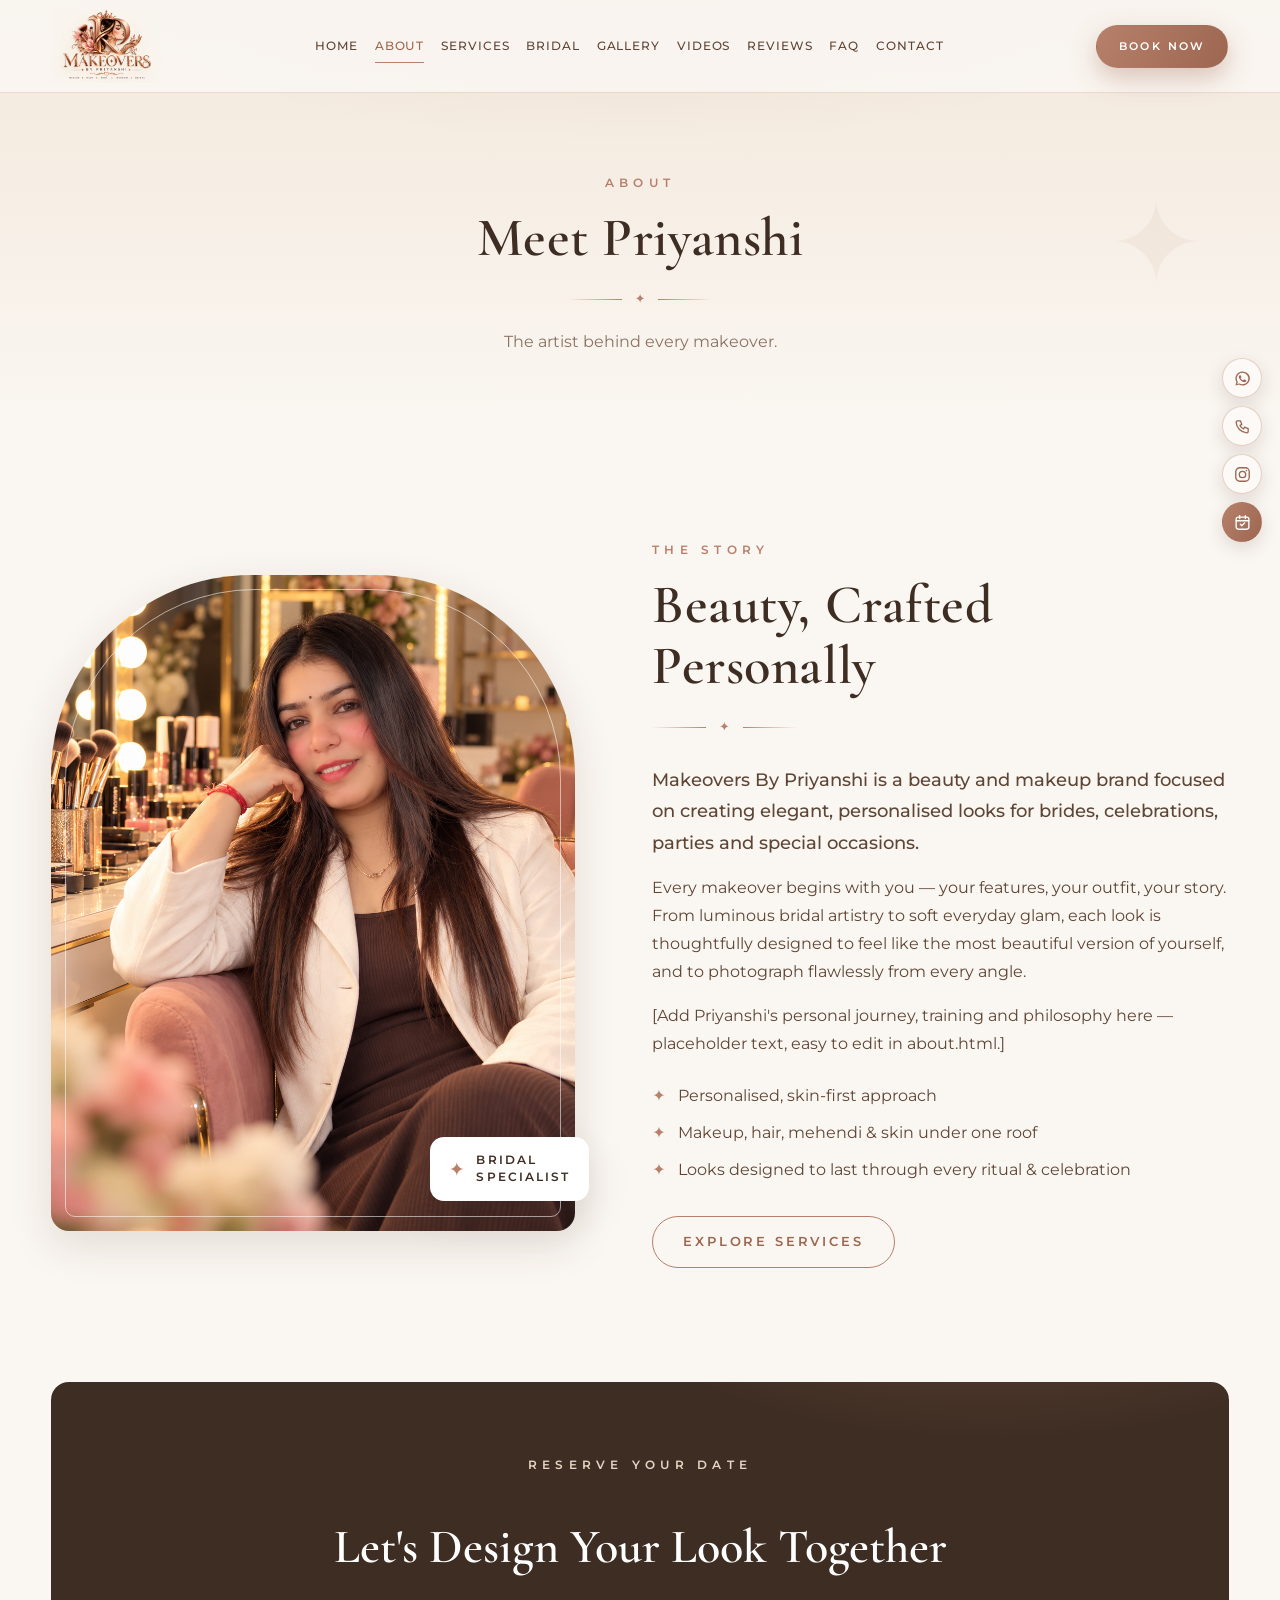
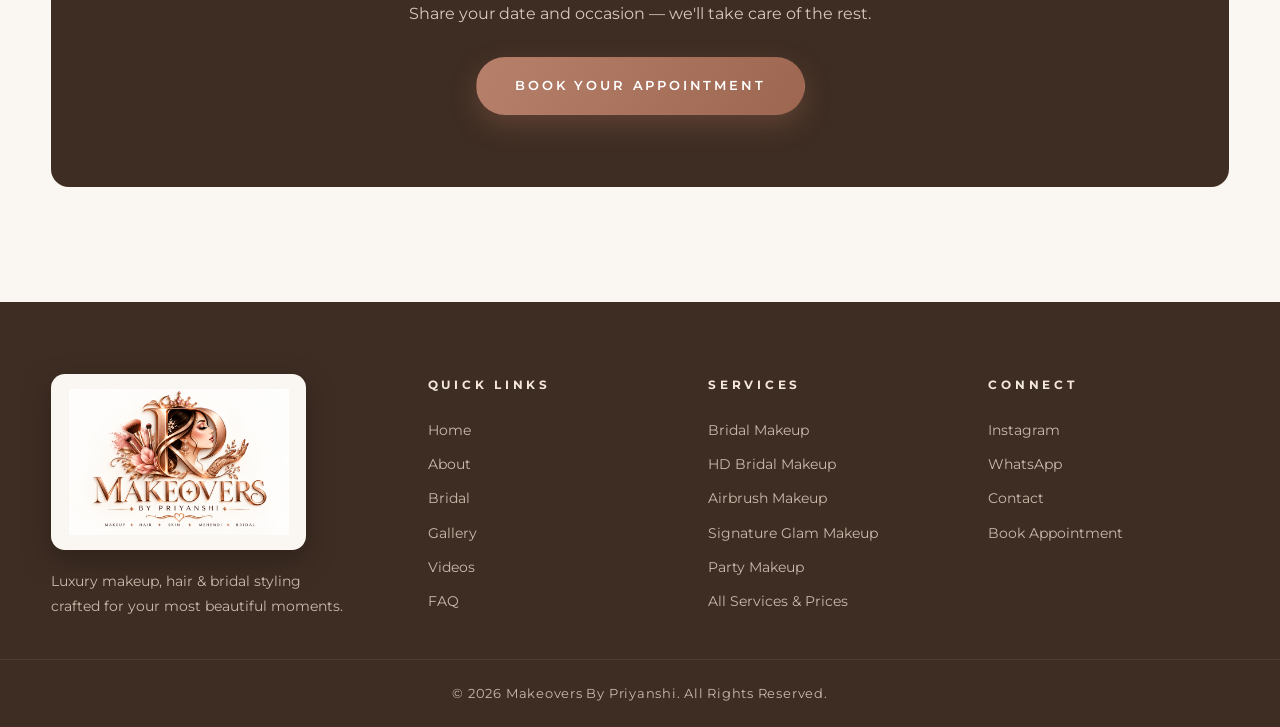
==== about.html @ 51570be9 "Add Makeovers By Priyanshi website" ====
<!DOCTYPE html>
<html lang="en">
<head>
  <meta charset="UTF-8" />
  <meta name="viewport" content="width=device-width, initial-scale=1.0" />
  <title>About Priyanshi | Makeovers By Priyanshi</title>
  <meta name="description" content="Meet Priyanshi — the artist behind Makeovers By Priyanshi. Elegant, personalised makeup artistry for brides and special occasions." />
  <link rel="canonical" href="https://www.example.com/about.html" />
  <meta property="og:type" content="website" />
  <meta property="og:title" content="About Priyanshi | Makeovers By Priyanshi" />
  <meta property="og:description" content="Meet Priyanshi — the artist behind Makeovers By Priyanshi. Elegant, personalised makeup artistry for brides and special occasions." />
  <meta property="og:image" content="assets/logo/logo.jpg" />
  <meta property="og:url" content="https://www.example.com/about.html" />
  <meta property="og:site_name" content="Makeovers By Priyanshi" />
  <meta name="twitter:card" content="summary_large_image" />
  <meta name="twitter:title" content="About Priyanshi | Makeovers By Priyanshi" />
  <meta name="twitter:description" content="Meet Priyanshi — the artist behind Makeovers By Priyanshi. Elegant, personalised makeup artistry for brides and special occasions." />
  <meta name="twitter:image" content="assets/logo/logo.jpg" />
  <meta name="theme-color" content="#faf6f1" />
  <link rel="icon" type="image/png" href="assets/logo/favicon.png" />
  <link rel="apple-touch-icon" href="assets/logo/favicon.png" />
  <link rel="preconnect" href="https://fonts.googleapis.com" />
  <link rel="preconnect" href="https://fonts.gstatic.com" crossorigin />
  <link href="https://fonts.googleapis.com/css2?family=Cormorant+Garamond:ital,wght@0,400;0,500;0,600;0,700;1,400;1,500&family=Montserrat:wght@300;400;500;600;700&display=swap" rel="stylesheet" />
  <link rel="stylesheet" href="css/style.css" />
</head>
<body data-page="about">

  <div id="siteHeader"></div>

  <main id="main">
    <section class="page-hero">
      <div class="container">
        <p class="eyebrow">About</p>
        <h1 class="section__title">Meet Priyanshi</h1>
        <div class="title-divider"><span></span><i>✦</i><span></span></div>
        <p class="page-hero__sub">The artist behind every makeover.</p>
      </div>
    </section>

    <section class="section about">
      <div class="container about__grid">
        <div class="about__media fade-up">
          <div class="about__frame">
            <img src="assets/images/about/priyanshi-portrait.png" alt="Priyanshi in her makeup studio" loading="lazy" />
          </div>
          <div class="about__badge">
            <span class="about__badge-icon">✦</span>
            <span>Bridal<br/>Specialist</span>
          </div>
        </div>
        <div class="about__text">
          <p class="eyebrow fade-up">The Story</p>
          <h2 class="section__title fade-up">Beauty, Crafted Personally</h2>
          <div class="title-divider title-divider--left fade-up"><span></span><i>✦</i><span></span></div>
          <p class="lead fade-up">Makeovers By Priyanshi is a beauty and makeup brand focused on creating elegant, personalised looks for brides, celebrations, parties and special occasions.</p>
          <p class="fade-up">Every makeover begins with you — your features, your outfit, your story. From luminous bridal artistry to soft everyday glam, each look is thoughtfully designed to feel like the most beautiful version of yourself, and to photograph flawlessly from every angle.</p>
          <!-- ✏️ EDITABLE: replace the paragraphs above with Priyanshi's real story. -->
          <p class="fade-up">[Add Priyanshi's personal journey, training and philosophy here — placeholder text, easy to edit in about.html.]</p>
          <ul class="about__points fade-up">
            <li><i>✦</i> Personalised, skin-first approach</li>
            <li><i>✦</i> Makeup, hair, mehendi &amp; skin under one roof</li>
            <li><i>✦</i> Looks designed to last through every ritual &amp; celebration</li>
          </ul>
          <a href="services.html" class="btn btn--outline fade-up">Explore Services</a>
        </div>
      </div>
    </section>
    <section class="section" style="padding-top:0">
      <div class="container">
        <div class="cta-band fade-up">
          <p class="eyebrow">Reserve Your Date</p>
          <h2>Let's Design Your Look Together</h2>
          <p>Share your date and occasion — we'll take care of the rest.</p>
          <a href="booking.html" class="btn btn--solid btn--lg">Book Your Appointment</a>
        </div>
      </div>
    </section>
  </main>

  <div id="siteFooter"></div>

  <script src="js/config.js"></script>
  <script src="js/main.js"></script>
</body>
</html>
---- css/style.css ----
/* ============================================================
   MAKEOVERS BY PRIYANSHI — Luxury Beauty Website Styles
   Palette: ivory, champagne, rose gold, nude, espresso
   ============================================================ */

:root {
  --ivory:      #faf6f1;
  --pearl:      #fdfbf8;
  --champagne:  #f3e8db;
  --champagne2: #ecdcc9;
  --nude:       #e8d5c4;
  --rose:       #b7806b;   /* rose gold */
  --rose-deep:  #9c6650;
  --gold:       #c9a227;
  --espresso:   #3e2d23;
  --espresso-2: #5e4636;
  --muted:      #8a7263;
  --white:      #ffffff;

  --serif: "Cormorant Garamond", "Playfair Display", Georgia, serif;
  --sans:  "Montserrat", "Inter", system-ui, sans-serif;

  --shadow-sm: 0 6px 20px rgba(62, 45, 35, .07);
  --shadow-md: 0 14px 44px rgba(62, 45, 35, .12);
  --shadow-lg: 0 24px 70px rgba(62, 45, 35, .18);

  --radius: 18px;
  --ease: cubic-bezier(.22, 1, .36, 1);
  --header-h: 92px;
  --header-h-small: 68px;
}

*, *::before, *::after { box-sizing: border-box; margin: 0; padding: 0; }

html { scroll-behavior: smooth; }

body {
  font-family: var(--sans);
  font-weight: 400;
  font-size: 16px;
  line-height: 1.75;
  color: var(--espresso-2);
  background: var(--ivory);
  overflow-x: hidden;
  -webkit-font-smoothing: antialiased;
}

img { max-width: 100%; display: block; }
a { color: inherit; text-decoration: none; }
button { font-family: inherit; cursor: pointer; }

.container { width: min(1200px, 92%); margin-inline: auto; }
.container--narrow { width: min(860px, 92%); }

/* ---------- Typography helpers ---------- */
.eyebrow {
  font-size: .78rem;
  letter-spacing: .42em;
  text-transform: uppercase;
  color: var(--rose);
  font-weight: 600;
  margin-bottom: .9rem;
}
.section__title {
  font-family: var(--serif);
  font-weight: 600;
  font-size: clamp(2.1rem, 4.6vw, 3.4rem);
  line-height: 1.12;
  color: var(--espresso);
  letter-spacing: .01em;
}
.section__sub { max-width: 620px; margin: 1.1rem auto 0; color: var(--muted); }
.lead { font-size: 1.12rem; color: var(--espresso-2); font-weight: 500; }

.title-divider {
  display: flex; align-items: center; justify-content: center;
  gap: .8rem; margin: 1.2rem auto 0; color: var(--rose);
}
.title-divider span { display: block; width: 54px; height: 1px; background: linear-gradient(90deg, transparent, var(--rose)); }
.title-divider span:last-child { background: linear-gradient(90deg, var(--rose), transparent); }
.title-divider i { font-style: normal; font-size: .8rem; }
.title-divider--left { justify-content: flex-start; }

.section { padding: clamp(4.5rem, 9vw, 7.5rem) 0; }
.section--tint { background: linear-gradient(180deg, var(--pearl) 0%, var(--champagne) 140%); }
.section__head { text-align: center; margin-bottom: clamp(2.4rem, 5vw, 4rem); }
.section__cta { text-align: center; margin-top: clamp(2.2rem, 4vw, 3.4rem); }

/* ---------- Buttons ---------- */
.btn {
  display: inline-flex; align-items: center; justify-content: center; gap: .55rem;
  padding: .85rem 1.9rem;
  font-size: .8rem; font-weight: 600;
  letter-spacing: .22em; text-transform: uppercase;
  border-radius: 999px; border: 1px solid transparent;
  transition: transform .35s var(--ease), box-shadow .35s var(--ease), background .35s, color .35s, border-color .35s;
  will-change: transform;
}
.btn--lg { padding: 1.05rem 2.4rem; }
.btn--solid {
  color: var(--white);
  background: linear-gradient(120deg, var(--rose) 0%, var(--rose-deep) 100%);
  box-shadow: 0 10px 26px rgba(156, 102, 80, .35);
}
.btn--solid:hover { transform: translateY(-2px); box-shadow: 0 16px 34px rgba(156, 102, 80, .45); }
.btn--ghost { color: var(--white); border-color: rgba(255,255,255,.7); backdrop-filter: blur(4px); }
.btn--ghost:hover { background: rgba(255,255,255,.14); transform: translateY(-2px); }
.btn--outline { color: var(--rose-deep); border-color: var(--rose); }
.btn--outline:hover { background: var(--rose); color: var(--white); transform: translateY(-2px); }
.btn:active { transform: translateY(0) scale(.98); }

/* ============================================================
   LOADER
   ============================================================ */
.loader {
  position: fixed; inset: 0; z-index: 200;
  overflow: hidden;
  background: #160f0b;
  transition: opacity .9s var(--ease), visibility .9s;
}
.loader__video {
  position: absolute; inset: 0;
  width: 100%; height: 100%;
  object-fit: cover;
  object-position: 50% 48%;
  transform: scale(1.015);
}
.loader__veil {
  position: absolute; inset: 0;
  background: linear-gradient(180deg, rgba(18,10,7,.08), rgba(18,10,7,.24));
  pointer-events: none;
}
.loader__sound,
.hero__sound {
  position: absolute;
  z-index: 3;
  display: inline-flex; align-items: center; gap: .65rem;
  border: 1px solid rgba(255,255,255,.38);
  background: rgba(24,15,11,.28);
  color: rgba(255,255,255,.96);
  backdrop-filter: blur(10px);
  -webkit-backdrop-filter: blur(10px);
  border-radius: 999px;
  padding: .75rem 1.05rem;
  font-size: .68rem; font-weight: 600;
  letter-spacing: .18em; text-transform: uppercase;
  transition: transform .35s var(--ease), background .35s ease, border-color .35s ease;
}
.loader__sound { right: 2.2rem; bottom: 2.2rem; }
.loader__sound:hover, .hero__sound:hover { transform: translateY(-2px); background: rgba(24,15,11,.46); border-color: rgba(255,255,255,.65); }
.loader__sound-dot { width: 8px; height: 8px; border-radius: 50%; background: var(--nude); box-shadow: 0 0 0 0 rgba(243,232,219,.55); animation: soundPulse 1.8s infinite; }
.loader__sound.is-on .loader__sound-dot { background: #fff; animation: none; }
@keyframes soundPulse { 0%,100% { box-shadow: 0 0 0 0 rgba(243,232,219,0); } 50% { box-shadow: 0 0 0 7px rgba(243,232,219,.08); } }
.loader.is-done { opacity: 0; visibility: hidden; pointer-events: none; }

/* ============================================================
   HEADER
   ============================================================ */
.header {
  position: fixed; top: 0; left: 0; right: 0; z-index: 100;
  border-bottom: 1px solid rgba(183, 128, 102, .14);
  transition: box-shadow .4s ease;
}
/* blur lives on a pseudo-element so the fixed mobile nav
   (a descendant) isn't trapped by a backdrop-filter containing block */
.header::before {
  content: ""; position: absolute; inset: 0; z-index: -1;
  background: rgba(250, 246, 241, .92);
  backdrop-filter: blur(14px);
  -webkit-backdrop-filter: blur(14px);
}
.header.is-scrolled { box-shadow: var(--shadow-sm); }
.header__inner {
  display: flex; align-items: center; justify-content: space-between; gap: 1.2rem;
  height: var(--header-h);
  transition: height .4s var(--ease);
}
.header.is-scrolled .header__inner { height: var(--header-h-small); }
.header__logo {
  height: 74px; width: auto;
  mix-blend-mode: multiply; /* blends the logo's white bg into the ivory header */
  transition: height .4s var(--ease);
}
.header.is-scrolled .header__logo { height: 54px; }

.nav { display: flex; align-items: center; gap: 1.7rem; }
.nav__link {
  position: relative;
  font-size: .8rem; font-weight: 500; letter-spacing: .14em; text-transform: uppercase;
  color: var(--espresso-2); padding: .3rem 0;
  transition: color .3s;
}
.nav__link::after {
  content: ""; position: absolute; left: 0; bottom: -2px;
  width: 100%; height: 1px; background: var(--rose);
  transform: scaleX(0); transform-origin: right;
  transition: transform .4s var(--ease);
}
.nav__link:hover, .nav__link.is-active { color: var(--rose-deep); }
.nav__link:hover::after, .nav__link.is-active::after { transform: scaleX(1); transform-origin: left; }
.nav__cta { display: none; }
.nav__mobile-logo { display: none; }
.header__cta { white-space: nowrap; padding: .75rem 1.5rem; font-size: .72rem; }

.burger { display: none; background: none; border: 0; width: 44px; height: 44px; position: relative; z-index: 130; }
.burger span {
  display: block; width: 26px; height: 2px; margin: 6px auto;
  background: var(--espresso); border-radius: 2px;
  transition: transform .4s var(--ease), opacity .3s;
}
.burger.is-open span:nth-child(1) { transform: translateY(8px) rotate(45deg); }
.burger.is-open span:nth-child(2) { opacity: 0; }
.burger.is-open span:nth-child(3) { transform: translateY(-8px) rotate(-45deg); }

.nav-overlay {
  /* below the header (z-index 100) so the nav panel inside the
     header's stacking context stays on top and stays clickable */
  position: fixed; inset: 0; z-index: 99;
  background: rgba(62, 45, 35, .4); backdrop-filter: blur(3px);
  opacity: 0; visibility: hidden; transition: opacity .4s, visibility .4s;
}
.nav-overlay.is-open { opacity: 1; visibility: visible; }

/* ============================================================
   HERO
   ============================================================ */
.hero {
  position: relative; min-height: 100svh;
  display: flex; align-items: center;
  isolation: isolate;
  padding-top: var(--header-h);
}
.hero__media { position: absolute; inset: 0; z-index: -1; overflow: hidden; background: #2a1b14; }
.hero__video {
  width: 100%; height: 100%;
  object-fit: cover;
  object-position: 50% 43%;
  transform: scale(1.015);
  animation: heroVideoIn 1.4s var(--ease) both;
}
@keyframes heroVideoIn { from { opacity: .72; transform: scale(1.035); } to { opacity: 1; transform: scale(1.015); } }
.hero__overlay {
  position: absolute; inset: 0;
  background:
    linear-gradient(100deg, rgba(38, 25, 18, .72) 0%, rgba(38, 25, 18, .45) 42%, rgba(38, 25, 18, .08) 75%),
    linear-gradient(0deg, rgba(38, 25, 18, .5) 0%, transparent 34%);
}
.hero__sound {
  left: 1.6rem;
  bottom: 1.6rem;
  opacity: .9;
}
.hero__sound-icon { font-size: .72rem; }
.hero__sound.is-on { border-color: rgba(255,255,255,.62); background: rgba(24,15,11,.42); }
.hero__content { color: var(--white); max-width: 720px; margin-left: max(4%, calc((100% - 1200px)/2)); padding: 4rem 0 6rem; }
.hero__eyebrow { font-size: .8rem; letter-spacing: .5em; text-transform: uppercase; color: var(--nude); font-weight: 500; margin-bottom: 1.4rem; }
.hero__title {
  font-family: var(--serif); font-weight: 600;
  font-size: clamp(2.6rem, 6.4vw, 5rem);
  line-height: 1.06; letter-spacing: .02em;
  text-shadow: 0 4px 30px rgba(0,0,0,.3);
}
.hero__amp { font-style: italic; font-weight: 400; color: var(--nude); font-size: .62em; vertical-align: middle; padding: 0 .1em; }
.hero__divider { display: flex; align-items: center; gap: .9rem; margin: 1.6rem 0; color: var(--nude); }
.hero__divider span { display: block; width: 70px; height: 1px; background: linear-gradient(90deg, var(--nude), transparent); }
.hero__divider span:first-child { background: linear-gradient(90deg, transparent, var(--nude)); }
.hero__divider i { font-style: normal; font-size: .85rem; }
.hero__sub { font-family: var(--serif); font-style: italic; font-size: clamp(1.35rem, 2.6vw, 1.9rem); color: var(--champagne); text-shadow: 0 2px 18px rgba(0, 0, 0, .45); }
.hero__copy { margin-top: .9rem; max-width: 480px; color: rgba(255,255,255,.9); font-weight: 300; letter-spacing: .02em; text-shadow: 0 1px 14px rgba(0, 0, 0, .4); }
.hero__actions { display: flex; flex-wrap: wrap; gap: 1rem; margin-top: 2.3rem; }

.hero__scroll {
  position: absolute; left: 50%; bottom: 2rem; transform: translateX(-50%);
  display: flex; flex-direction: column; align-items: center; gap: .6rem;
  color: rgba(255,255,255,.8);
}
.hero__scroll-label { font-size: .64rem; letter-spacing: .4em; text-transform: uppercase; }
.hero__scroll-line { width: 1px; height: 52px; background: rgba(255,255,255,.5); position: relative; overflow: hidden; }
.hero__scroll-line::after {
  content: ""; position: absolute; left: 0; top: -50%;
  width: 100%; height: 50%; background: var(--white);
  animation: scrollHint 2s var(--ease) infinite;
}
@keyframes scrollHint { 0% { top: -50%; } 100% { top: 110%; } }

/* Hero text reveal */
.reveal-text { opacity: 0; transform: translateY(26px); animation: revealUp 1s var(--ease) forwards; }
.reveal-text:nth-child(1) { animation-delay: .25s; }
.reveal-text:nth-child(2) { animation-delay: .4s; }
.reveal-text:nth-child(3) { animation-delay: .55s; }
.reveal-text:nth-child(4) { animation-delay: .7s; }
.reveal-text:nth-child(5) { animation-delay: .85s; }
.reveal-text:nth-child(6) { animation-delay: 1s; }
@keyframes revealUp { to { opacity: 1; transform: none; } }

/* ============================================================
   SIGNATURE STRIP
   ============================================================ */
.strip { background: var(--espresso); color: var(--champagne); overflow: hidden; padding: 1rem 0; }
.strip__track {
  display: flex; gap: 2.6rem; width: max-content;
  animation: marquee 26s linear infinite;
  font-family: var(--serif); font-size: 1.15rem; letter-spacing: .3em; text-transform: uppercase;
}
.strip__track i { font-style: normal; color: var(--rose); }
@keyframes marquee { from { transform: translateX(0); } to { transform: translateX(-50%); } }

/* ============================================================
   ABOUT
   ============================================================ */
.about__grid { display: grid; grid-template-columns: 1fr 1.1fr; gap: clamp(2.5rem, 6vw, 5.5rem); align-items: center; }
.about__media { position: relative; }
.about__frame {
  position: relative; border-radius: 200px 200px var(--radius) var(--radius);
  overflow: hidden; box-shadow: var(--shadow-md);
}
.about__frame::before {
  content: ""; position: absolute; inset: 14px; z-index: 2;
  border: 1px solid rgba(255, 255, 255, .55);
  border-radius: 190px 190px 10px 10px; pointer-events: none;
}
.about__frame img { width: 100%; height: 100%; object-fit: cover; aspect-ratio: 4/5; transition: transform 1.2s var(--ease); }
.about__frame:hover img { transform: scale(1.045); }
.about__badge {
  position: absolute; right: -14px; bottom: 30px;
  display: flex; align-items: center; gap: .6rem;
  background: var(--white); border-radius: 14px; padding: .9rem 1.2rem;
  box-shadow: var(--shadow-md);
  font-size: .72rem; font-weight: 600; letter-spacing: .18em; text-transform: uppercase; color: var(--espresso);
  line-height: 1.5;
}
.about__badge-icon { color: var(--rose); font-size: 1.2rem; }
.about__points { list-style: none; margin: 1.5rem 0 2rem; display: grid; gap: .55rem; }
.about__points i { font-style: normal; color: var(--rose); margin-right: .55rem; }
.about__text p + p { margin-top: 1rem; }
.about__text .lead { margin-top: 1.6rem; }

/* ============================================================
   SERVICES
   ============================================================ */
.services__grid {
  display: grid; grid-template-columns: repeat(auto-fit, minmax(300px, 1fr)); gap: 1.8rem;
}
.service-card {
  background: var(--white); border-radius: var(--radius); overflow: hidden;
  box-shadow: var(--shadow-sm);
  transition: transform .5s var(--ease), box-shadow .5s var(--ease);
  display: flex; flex-direction: column;
}
.service-card:hover { transform: translateY(-8px); box-shadow: var(--shadow-md); }
.service-card__media { position: relative; overflow: hidden; aspect-ratio: 4/3; }
.service-card__media img { width: 100%; height: 100%; object-fit: cover; transition: transform 1s var(--ease); }
.service-card:hover .service-card__media img { transform: scale(1.07); }
.service-card__media::after {
  content: ""; position: absolute; inset: 0;
  background: linear-gradient(0deg, rgba(62,45,35,.35), transparent 45%);
}
.service-card__tag {
  position: absolute; left: 1.1rem; bottom: 1rem; z-index: 2;
  color: var(--white); font-family: var(--serif); font-size: 1.45rem; font-weight: 600; letter-spacing: .02em;
  text-shadow: 0 2px 14px rgba(0,0,0,.35);
}
.service-card__body { padding: 1.5rem 1.6rem 1.8rem; display: flex; flex-direction: column; flex: 1; }
.service-card__desc { font-size: .92rem; color: var(--muted); margin-bottom: 1rem; }
.service-card__list { list-style: none; display: flex; flex-wrap: wrap; gap: .45rem; margin-bottom: 1.4rem; }
.service-card__list li {
  font-size: .72rem; letter-spacing: .06em; font-weight: 500;
  background: var(--champagne); color: var(--espresso-2);
  padding: .32rem .8rem; border-radius: 999px;
}
.service-card .btn { margin-top: auto; align-self: flex-start; padding: .7rem 1.5rem; font-size: .72rem; }

/* ============================================================
   BRIDAL
   ============================================================ */
.bridal__grid { display: grid; grid-template-columns: repeat(3, 1fr); gap: 1.6rem; }
.bridal-card {
  position: relative; border-radius: var(--radius); overflow: hidden;
  aspect-ratio: 3/4; box-shadow: var(--shadow-sm); cursor: pointer;
}
.bridal-card img { width: 100%; height: 100%; object-fit: cover; transition: transform 1.1s var(--ease); }
.bridal-card:hover img { transform: scale(1.08); }
.bridal-card::after {
  content: ""; position: absolute; inset: 0;
  background: linear-gradient(0deg, rgba(45, 30, 22, .62) 0%, transparent 46%);
  transition: background .5s;
}
.bridal-card__label {
  position: absolute; left: 0; right: 0; bottom: 1.4rem; z-index: 2; text-align: center;
  color: var(--white); font-family: var(--serif); font-size: 1.6rem; font-weight: 600; letter-spacing: .06em;
}
.bridal-card__label::after {
  content: ""; display: block; width: 34px; height: 1px; margin: .5rem auto 0;
  background: var(--nude); transition: width .5s var(--ease);
}
.bridal-card:hover .bridal-card__label::after { width: 70px; }

/* ============================================================
   GALLERY
   ============================================================ */
.gallery__filters { display: flex; flex-wrap: wrap; justify-content: center; gap: .6rem; margin-bottom: 2.4rem; }
.chip {
  border: 1px solid rgba(183, 128, 102, .4); background: transparent; color: var(--espresso-2);
  font-size: .74rem; font-weight: 600; letter-spacing: .14em; text-transform: uppercase;
  padding: .55rem 1.25rem; border-radius: 999px;
  transition: all .35s var(--ease);
}
.chip:hover { border-color: var(--rose); color: var(--rose-deep); }
.chip.is-active { background: var(--rose); border-color: var(--rose); color: var(--white); box-shadow: 0 8px 20px rgba(156,102,80,.3); }

.gallery__masonry { columns: 3; column-gap: 1.4rem; }
.g-item {
  position: relative; margin-bottom: 1.4rem; border-radius: 14px; overflow: hidden;
  break-inside: avoid; box-shadow: var(--shadow-sm); cursor: zoom-in;
  transition: opacity .5s var(--ease), transform .5s var(--ease), box-shadow .4s;
}
.g-item:hover { box-shadow: var(--shadow-md); }
.g-item img { width: 100%; transition: transform 1s var(--ease); }
.g-item:hover img { transform: scale(1.06); }
.g-item__veil {
  position: absolute; inset: 0; display: flex; align-items: flex-end; padding: 1.1rem;
  background: linear-gradient(0deg, rgba(45,30,22,.55), transparent 55%);
  opacity: 0; transition: opacity .45s;
}
.g-item:hover .g-item__veil { opacity: 1; }
.g-item__veil span {
  color: var(--white); font-size: .7rem; font-weight: 600; letter-spacing: .22em; text-transform: uppercase;
}
.g-item.is-hidden { display: none; }

/* ============================================================
   REELS / VIDEOS
   ============================================================ */
.reels { display: grid; grid-template-columns: repeat(auto-fit, minmax(240px, 1fr)); gap: 1.6rem; max-width: 980px; margin-inline: auto; }
.reel-card {
  position: relative; border-radius: 22px; overflow: hidden;
  aspect-ratio: 9/16; background: var(--champagne);
  box-shadow: var(--shadow-sm);
  border: 0; padding: 0; display: block; width: 100%; text-align: inherit;
  cursor: pointer;
  transition: transform .5s var(--ease), box-shadow .5s var(--ease);
}
.reel-card:hover { transform: translateY(-6px); box-shadow: var(--shadow-md); }
.reel-card__thumb {
  width: 100%; height: 100%; object-fit: cover; display: block;
  /* very subtle cinematic drift: 1.00 → 1.04 and back */
  animation: reelDrift 11s ease-in-out infinite;
  will-change: transform;
}
@keyframes reelDrift {
  0%, 100% { transform: scale(1); }
  50%      { transform: scale(1.04); }
}
.reel-card:hover .reel-card__thumb { animation-duration: 6s; }
.reel-card__thumb--ig {
  display: flex; align-items: center; justify-content: center;
  background: linear-gradient(160deg, var(--champagne), var(--nude));
  color: var(--rose); font-size: 2.4rem; font-style: normal;
}
.reel-card__play {
  position: absolute; inset: 0; z-index: 3;
  display: flex; align-items: center; justify-content: center;
  background: rgba(45, 30, 22, .14);
  transition: background .4s;
}
.reel-card:hover .reel-card__play { background: rgba(45, 30, 22, .26); }
.reel-card__play span {
  width: 66px; height: 66px; border-radius: 50%;
  display: flex; align-items: center; justify-content: center;
  background: rgba(255, 255, 255, .92); color: var(--rose-deep);
  font-size: 1.3rem; padding-left: 4px;
  box-shadow: var(--shadow-md);
  transition: transform .4s var(--ease);
  /* gentle luxury pulse */
  animation: playPulse 2.8s ease-in-out infinite;
}
@keyframes playPulse {
  0%, 100% { box-shadow: var(--shadow-md), 0 0 0 0 rgba(255, 255, 255, .4); }
  55%      { box-shadow: var(--shadow-md), 0 0 0 14px rgba(255, 255, 255, 0); }
}
.reel-card:hover .reel-card__play span { transform: scale(1.12); }
.reel-card__title {
  position: absolute; left: 0; right: 0; bottom: 0; z-index: 2;
  padding: 2.2rem 1.1rem .95rem;
  background: linear-gradient(0deg, rgba(45,30,22,.65), transparent);
  color: var(--white); font-size: .8rem; font-weight: 600; letter-spacing: .16em; text-transform: uppercase;
  pointer-events: none;
}

/* ============================================================
   INSTAGRAM
   ============================================================ */
.insta__grid { display: grid; grid-template-columns: repeat(6, 1fr); gap: .8rem; }
.insta__item { position: relative; border-radius: 12px; overflow: hidden; aspect-ratio: 1; display: block; }
.insta__item img { width: 100%; height: 100%; object-fit: cover; transition: transform .9s var(--ease); }
.insta__item::after {
  content: "✦"; position: absolute; inset: 0;
  display: flex; align-items: center; justify-content: center;
  background: rgba(156, 102, 80, .45); color: var(--white); font-size: 1.4rem;
  opacity: 0; transition: opacity .4s;
}
.insta__item:hover::after { opacity: 1; }
.insta__item:hover img { transform: scale(1.08); }

/* ============================================================
   TESTIMONIALS
   ============================================================ */
.slider { position: relative; display: flex; align-items: center; gap: 1rem; max-width: 900px; margin-inline: auto; }
.slider__viewport { overflow: hidden; flex: 1; }
.slider__track { display: flex; transition: transform .65s var(--ease); }
.t-slide { flex: 0 0 100%; padding: .5rem; }
.t-card {
  background: var(--white); border-radius: var(--radius);
  box-shadow: var(--shadow-sm);
  padding: clamp(2rem, 5vw, 3.2rem);
  text-align: center; position: relative;
}
.t-card::before {
  content: "“"; position: absolute; top: -6px; left: 50%; transform: translateX(-50%);
  font-family: var(--serif); font-size: 5.5rem; line-height: 1; color: var(--nude);
}
.t-card__stars { color: var(--gold); letter-spacing: .3em; font-size: 1.05rem; margin-bottom: 1.1rem; }
.t-card__text { font-family: var(--serif); font-size: 1.3rem; font-style: italic; color: var(--espresso); max-width: 560px; margin: 0 auto 1.3rem; }
.t-card__name { font-size: .78rem; font-weight: 600; letter-spacing: .24em; text-transform: uppercase; color: var(--rose-deep); }
.slider__arrow {
  flex: 0 0 auto; width: 46px; height: 46px; border-radius: 50%;
  border: 1px solid rgba(183,128,102,.4); background: var(--white); color: var(--rose-deep);
  font-size: 1.5rem; line-height: 1;
  transition: all .35s var(--ease);
}
.slider__arrow:hover { background: var(--rose); color: var(--white); border-color: var(--rose); }
.slider__dots { display: flex; justify-content: center; gap: .5rem; margin-top: 1.6rem; }
.slider__dots button {
  width: 8px; height: 8px; border-radius: 50%; border: 0; padding: 0;
  background: var(--nude); transition: all .35s;
}
.slider__dots button.is-active { background: var(--rose); transform: scale(1.35); }

/* ============================================================
   FAQ
   ============================================================ */
.faq__list { display: grid; gap: .9rem; }
.faq__item { background: var(--white); border-radius: 14px; box-shadow: var(--shadow-sm); overflow: hidden; }
.faq__q {
  width: 100%; display: flex; justify-content: space-between; align-items: center; gap: 1rem;
  background: none; border: 0; text-align: left;
  padding: 1.15rem 1.4rem;
  font-family: var(--serif); font-size: 1.15rem; font-weight: 600; color: var(--espresso);
}
.faq__icon { color: var(--rose); font-size: 1.3rem; transition: transform .4s var(--ease); flex: 0 0 auto; }
.faq__item.is-open .faq__icon { transform: rotate(45deg); }
.faq__a { max-height: 0; overflow: hidden; transition: max-height .5s var(--ease); }
.faq__a p { padding: 0 1.4rem 1.3rem; font-size: .94rem; color: var(--muted); }

/* ============================================================
   BOOKING
   ============================================================ */
.booking { background:
  radial-gradient(1000px 500px at 110% -10%, rgba(183,128,102,.12), transparent 60%),
  var(--ivory);
}
.booking__grid { display: grid; grid-template-columns: .85fr 1.15fr; gap: clamp(2.5rem, 6vw, 5rem); align-items: start; }
.booking__logo { width: min(320px, 78%); mix-blend-mode: multiply; margin-bottom: 1.4rem; }
.booking__intro p { max-width: 420px; }
.booking__intro .section__title { text-align: left; }
.booking__intro .eyebrow { margin-top: .4rem; }
.booking__wa {
  display: inline-flex; align-items: center; gap: .6rem; margin-top: 1.6rem;
  color: var(--rose-deep); font-weight: 600; font-size: .9rem;
  border-bottom: 1px solid rgba(183,128,102,.4); padding-bottom: .2rem;
  transition: color .3s, border-color .3s;
}
.booking__wa:hover { color: var(--espresso); border-color: var(--espresso); }

.form {
  position: relative;
  background: var(--white); border-radius: var(--radius);
  box-shadow: var(--shadow-md);
  padding: clamp(1.6rem, 4vw, 2.6rem);
  border-top: 3px solid var(--rose);
}
.form__row { display: grid; grid-template-columns: 1fr 1fr; gap: 1.1rem; }
.form__field { margin-bottom: 1.1rem; display: flex; flex-direction: column; }
.form__field label {
  font-size: .72rem; font-weight: 600; letter-spacing: .18em; text-transform: uppercase;
  color: var(--espresso-2); margin-bottom: .45rem;
}
.form__field input, .form__field select, .form__field textarea {
  font-family: inherit; font-size: .95rem; color: var(--espresso);
  background: var(--pearl); border: 1px solid var(--nude); border-radius: 10px;
  padding: .78rem 1rem; outline: none; width: 100%;
  transition: border-color .3s, box-shadow .3s;
}
.form__field textarea { resize: vertical; }
.form__field input:focus, .form__field select:focus, .form__field textarea:focus {
  border-color: var(--rose); box-shadow: 0 0 0 3px rgba(183, 128, 102, .15);
}
.form__submit { width: 100%; margin-top: .4rem; }
.form__note { text-align: center; font-size: .78rem; color: var(--muted); margin-top: .9rem; }
.form__success[hidden] { display: none; }
.form__success {
  position: absolute; inset: 0; z-index: 5; border-radius: var(--radius);
  background: var(--white);
  display: flex; flex-direction: column; align-items: center; justify-content: center; gap: .6rem;
  text-align: center; padding: 2rem;
  animation: fadeIn .6s var(--ease);
}
.form__success i { font-style: normal; font-size: 2rem; color: var(--rose); }
.form__success h3 { font-family: var(--serif); font-size: 1.9rem; color: var(--espresso); }
.form__success p { max-width: 380px; color: var(--muted); }
@keyframes fadeIn { from { opacity: 0; } to { opacity: 1; } }
input.is-invalid, select.is-invalid { border-color: #c0603f !important; }

/* ============================================================
   CONTACT
   ============================================================ */
.contact__grid {
  display: grid; grid-template-columns: repeat(auto-fit, minmax(215px, 1fr)); gap: 1.2rem;
  margin-bottom: 2.6rem;
}
.contact-card {
  background: var(--white); border-radius: 14px; box-shadow: var(--shadow-sm);
  padding: 1.6rem 1.5rem; text-align: center;
  transition: transform .4s var(--ease), box-shadow .4s;
}
.contact-card:hover { transform: translateY(-5px); box-shadow: var(--shadow-md); }
.contact-card i { font-style: normal; font-size: 1.5rem; color: var(--rose); display: block; margin-bottom: .6rem; }
.contact-card h4 { font-size: .72rem; letter-spacing: .24em; text-transform: uppercase; color: var(--muted); margin-bottom: .35rem; }
.contact-card p, .contact-card a { font-size: .95rem; font-weight: 500; color: var(--espresso); word-break: break-word; }
.contact-card a:hover { color: var(--rose-deep); }

.map { border-radius: var(--radius); overflow: hidden; box-shadow: var(--shadow-sm); }
.map iframe { width: 100%; height: 380px; border: 0; display: block; }
.map__placeholder {
  height: 300px; display: flex; flex-direction: column; align-items: center; justify-content: center; gap: .4rem;
  background: repeating-linear-gradient(45deg, var(--pearl), var(--pearl) 14px, #f6efe6 14px, #f6efe6 28px);
  text-align: center; padding: 1.5rem; color: var(--muted);
}
.map__placeholder i { font-style: normal; color: var(--rose); font-size: 1.5rem; }
.map__placeholder code { background: var(--champagne); padding: .1rem .45rem; border-radius: 6px; font-size: .82rem; }

/* ============================================================
   FOOTER
   ============================================================ */
.footer { background: var(--espresso); color: #cbb9ac; }
.footer__grid {
  display: grid; grid-template-columns: 1.4fr 1fr 1fr 1fr; gap: 2.5rem;
  padding: clamp(3rem, 6vw, 4.5rem) 0 2.5rem;
}
.footer__logo-card {
  background: var(--ivory); border-radius: 14px; padding: .9rem 1.1rem;
  width: fit-content; max-width: 260px; margin-bottom: 1.2rem;
  box-shadow: 0 10px 30px rgba(0,0,0,.25);
}
.footer__logo-card img { width: 220px; }
.footer__brand p { font-size: .9rem; max-width: 300px; }
.footer__col h4 {
  color: var(--champagne); font-size: .78rem; letter-spacing: .3em; text-transform: uppercase;
  margin-bottom: 1.1rem;
}
.footer__col a { display: block; font-size: .9rem; padding: .28rem 0; transition: color .3s, transform .3s; }
.footer__col a:hover { color: var(--white); transform: translateX(4px); }
.footer__bottom {
  border-top: 1px solid rgba(255,255,255,.08);
  text-align: center; padding: 1.4rem 1rem; font-size: .8rem; letter-spacing: .06em;
}

/* ============================================================
   RIGHT-SIDE FLOATING ACTION BUTTONS
   ============================================================ */
.fab {
  position: fixed; right: 18px; top: 50%; transform: translateY(-50%);
  z-index: 90;
  display: flex; flex-direction: column; gap: 8px;
}
.fab__btn {
  position: relative;
  width: 40px; height: 40px; border-radius: 50%;
  display: flex; align-items: center; justify-content: center;
  background: rgba(253, 251, 248, .82);
  backdrop-filter: blur(10px); -webkit-backdrop-filter: blur(10px);
  border: 1px solid rgba(183, 128, 102, .35);
  color: var(--rose-deep);
  box-shadow: 0 6px 18px rgba(62, 45, 35, .14);
  transition: transform .25s var(--ease), background .25s, color .25s, box-shadow .25s, border-color .25s;
}
.fab__btn svg { width: 17px; height: 17px; }
.fab__btn:hover, .fab__btn:focus-visible {
  background: linear-gradient(120deg, var(--rose) 0%, var(--rose-deep) 100%);
  color: var(--white); border-color: transparent;
  transform: translateX(-2px) scale(1.08);
  box-shadow: 0 10px 24px rgba(156, 102, 80, .38);
}
.fab__btn--book {
  background: linear-gradient(120deg, var(--rose) 0%, var(--rose-deep) 100%);
  color: var(--white); border-color: transparent;
}
.fab__btn--book:hover, .fab__btn--book:focus-visible { background: var(--espresso); }
.fab__label {
  position: absolute; right: calc(100% + 12px); top: 50%;
  transform: translateY(-50%) translateX(8px);
  background: var(--espresso); color: var(--champagne);
  font-size: .68rem; font-weight: 600; letter-spacing: .14em; text-transform: uppercase;
  padding: .45rem .9rem; border-radius: 999px; white-space: nowrap;
  box-shadow: var(--shadow-sm);
  opacity: 0; visibility: hidden; pointer-events: none;
  transition: opacity .25s var(--ease), transform .25s var(--ease), visibility .25s;
}
/* labels reveal on hover — only on devices that can hover */
@media (hover: hover) and (pointer: fine) {
  .fab__btn:hover .fab__label, .fab__btn:focus-visible .fab__label {
    opacity: 1; visibility: visible; transform: translateY(-50%) translateX(0);
  }
}
@media (max-width: 860px) {
  .fab { right: 10px; gap: 7px; }
  .fab__btn { width: 38px; height: 38px; }
  .fab__btn svg { width: 15px; height: 15px; }
}

/* ============================================================
   VIDEO MODAL
   ============================================================ */
.video-modal {
  position: fixed; inset: 0; z-index: 150;
  display: flex; align-items: center; justify-content: center;
  background: rgba(30, 20, 14, .93); backdrop-filter: blur(6px);
  animation: fadeIn .35s ease;
}
.video-modal[hidden] { display: none; }
.video-modal__body {
  display: flex; flex-direction: column; align-items: center; gap: .9rem;
  max-width: 94vw;
}
.video-modal__frame { animation: vmZoom .5s var(--ease); line-height: 0; }
.video-modal__title { animation: vmTitleUp .55s var(--ease) both; }
@keyframes vmTitleUp {
  from { opacity: 0; transform: translateY(10px); }
  to   { opacity: 1; transform: none; }
}
.video-modal__frame video,
.video-modal__frame iframe {
  height: min(80vh, 780px);
  aspect-ratio: 9 / 16;
  width: auto; max-width: 92vw;
  border: 0; border-radius: 18px;
  background: #000;
  box-shadow: var(--shadow-lg);
  display: block;
}
@keyframes vmZoom {
  from { transform: scale(.9) translateY(14px); opacity: 0; }
  to   { transform: scale(1) translateY(0); opacity: 1; }
}
.video-modal__title {
  color: var(--nude); font-size: .78rem; font-weight: 600;
  letter-spacing: .24em; text-transform: uppercase;
}
.video-modal__close {
  position: absolute; top: 1.2rem; right: 1.2rem;
  width: 48px; height: 48px; border-radius: 50%;
  display: flex; align-items: center; justify-content: center;
  background: rgba(255, 255, 255, .1); color: var(--white);
  border: 1px solid rgba(255, 255, 255, .25); font-size: 1.5rem; line-height: 1;
  transition: background .3s;
}
.video-modal__close:hover { background: rgba(255, 255, 255, .25); }

/* ============================================================
   LIGHTBOX
   ============================================================ */
.lightbox {
  position: fixed; inset: 0; z-index: 150;
  display: flex; align-items: center; justify-content: center;
  background: rgba(30, 20, 14, .92); backdrop-filter: blur(6px);
  animation: fadeIn .35s ease;
}
.lightbox[hidden] { display: none; }
.lightbox__figure { max-width: min(88vw, 980px); max-height: 86vh; text-align: center; }
.lightbox__figure img {
  max-width: 100%; max-height: 78vh; object-fit: contain;
  border-radius: 10px; box-shadow: var(--shadow-lg);
  margin-inline: auto;
  animation: lbZoom .45s var(--ease);
}
@keyframes lbZoom { from { transform: scale(.94); opacity: 0; } to { transform: scale(1); opacity: 1; } }
.lightbox__figure figcaption {
  color: var(--nude); font-size: .8rem; letter-spacing: .2em; text-transform: uppercase; margin-top: 1rem;
}
.lightbox__close, .lightbox__nav {
  position: absolute; background: rgba(255,255,255,.1); color: var(--white);
  border: 1px solid rgba(255,255,255,.25); border-radius: 50%;
  width: 48px; height: 48px; font-size: 1.5rem; line-height: 1;
  display: flex; align-items: center; justify-content: center;
  transition: background .3s;
}
.lightbox__close:hover, .lightbox__nav:hover { background: rgba(255,255,255,.25); }
.lightbox__close { top: 1.2rem; right: 1.2rem; }
.lightbox__nav--prev { left: 1.2rem; top: 50%; transform: translateY(-50%); }
.lightbox__nav--next { right: 1.2rem; top: 50%; transform: translateY(-50%); }

/* ============================================================
   SCROLL ANIMATIONS
   ============================================================ */
.fade-up { opacity: 0; transform: translateY(34px); transition: opacity .9s var(--ease), transform .9s var(--ease); }
.fade-up.is-visible { opacity: 1; transform: none; }

/* ============================================================
   RESPONSIVE
   ============================================================ */
@media (max-width: 1024px) {
  .header__cta { display: none; }
  .insta__grid { grid-template-columns: repeat(3, 1fr); }
  .footer__grid { grid-template-columns: 1fr 1fr; }
  .gallery__masonry { columns: 2; }
}

@media (max-width: 860px) {
  .burger { display: block; }
  .nav {
    position: fixed; top: 0; right: 0; bottom: 0; z-index: 120;
    width: min(340px, 86vw);
    background: var(--ivory);
    flex-direction: column; align-items: flex-start; justify-content: flex-start;
    gap: .4rem; padding: 5.4rem 2.2rem 2.2rem;
    transform: translateX(100%);
    transition: transform .5s var(--ease);
    box-shadow: -20px 0 60px rgba(62,45,35,.18);
    overflow-y: auto;
  }
  .nav.is-open { transform: translateX(0); }
  .nav__mobile-logo { display: block; width: 190px; mix-blend-mode: multiply; margin-bottom: 1.2rem; }
  .nav__link { font-size: .95rem; padding: .55rem 0; width: 100%; border-bottom: 1px solid rgba(183,128,102,.12); }
  .nav__cta { display: inline-flex; margin-top: 1.4rem; width: 100%; }
  .about__grid, .booking__grid { grid-template-columns: 1fr; }
  .about__media { max-width: 440px; margin-inline: auto; }
  .bridal__grid { grid-template-columns: repeat(2, 1fr); }
  .hero__content { margin-left: 4%; width: 92%; }
  .booking__intro .title-divider--left { justify-content: flex-start; }
}

@media (max-width: 560px) {
  :root { --header-h: 74px; --header-h-small: 62px; }
  .header__logo { height: 58px; }
  .header.is-scrolled .header__logo { height: 48px; }
  .gallery__masonry { columns: 1; }
  .bridal__grid { grid-template-columns: 1fr; }
  .insta__grid { grid-template-columns: repeat(2, 1fr); }
  .footer__grid { grid-template-columns: 1fr; gap: 1.8rem; }
  .form__row { grid-template-columns: 1fr; gap: 0; }
  .slider__arrow { display: none; }
  .hero__actions .btn { width: 100%; }
  /* Instagram-Reels feel on mobile: two vertical cards per row */
  .reels { grid-template-columns: 1fr 1fr; max-width: none; }
  .reel-card { border-radius: 16px; }
  .reel-card__title { font-size: .62rem; letter-spacing: .1em; padding: 1.6rem .7rem .7rem; }
  .about__badge { right: 8px; }
}

/* ============================================================
   REDUCED MOTION
   ============================================================ */
@media (prefers-reduced-motion: reduce) {
  html { scroll-behavior: auto; }
  *, *::before, *::after {
    animation-duration: .01ms !important;
    animation-iteration-count: 1 !important;
    transition-duration: .01ms !important;
  }
  .reveal-text, .fade-up { opacity: 1 !important; transform: none !important; }
  .strip__track { animation: none; }
}

/* ============================================================
   MULTI-PAGE ADDITIONS (v2)
   ============================================================ */
html, body { overflow-x: hidden; }

/* ---------- Interior page hero banner ---------- */
.page-hero {
  position: relative; overflow: hidden; text-align: center;
  padding: calc(var(--header-h) + clamp(2.6rem, 8vw, 5rem)) 0 clamp(2.6rem, 6vw, 4.2rem);
  background:
    radial-gradient(900px 320px at 50% -80px, rgba(183, 128, 102, .16), transparent 70%),
    linear-gradient(180deg, var(--champagne) 0%, var(--ivory) 100%);
}
.page-hero::before {
  content: "✦"; position: absolute; right: 6%; top: 34%;
  font-size: clamp(4rem, 10vw, 7rem); color: rgba(183, 128, 102, .08); pointer-events: none;
}
.page-hero__sub { max-width: 640px; margin: 1.1rem auto 0; color: var(--muted); }

/* ---------- Pricing cards ---------- */
.pricing__grid { display: grid; grid-template-columns: repeat(auto-fit, minmax(280px, 1fr)); gap: 1.6rem; }
.price-card {
  position: relative; background: var(--white); border-radius: var(--radius);
  box-shadow: var(--shadow-sm); text-align: center;
  padding: 2.4rem 1.9rem 2.1rem;
  display: flex; flex-direction: column;
  transition: transform .5s var(--ease), box-shadow .5s var(--ease);
  overflow: hidden;
}
.price-card::before {
  content: ""; position: absolute; top: 0; left: 0; right: 0; height: 3px;
  background: linear-gradient(90deg, transparent, var(--rose), transparent);
}
.price-card:hover { transform: translateY(-7px); box-shadow: var(--shadow-md); }
.price-card__name { font-family: var(--serif); font-size: 1.5rem; font-weight: 600; color: var(--espresso); letter-spacing: .02em; }
.price-card__price { font-family: var(--serif); font-size: 2.5rem; font-weight: 600; color: var(--rose-deep); margin: .35rem 0 .8rem; }
.price-card__desc { font-size: .9rem; color: var(--muted); min-height: 3.4em; }
.price-card__divider { display: flex; align-items: center; justify-content: center; gap: .7rem; color: var(--rose); margin: 1.1rem 0 .9rem; }
.price-card__divider span { width: 40px; height: 1px; background: linear-gradient(90deg, transparent, var(--rose)); display: block; }
.price-card__divider span:last-child { background: linear-gradient(90deg, var(--rose), transparent); }
.price-card__divider i { font-style: normal; font-size: .7rem; }
.price-card__inc-label { font-size: .68rem; font-weight: 600; letter-spacing: .3em; text-transform: uppercase; color: var(--muted); margin-bottom: .5rem; }
.price-card__inc { list-style: none; display: flex; justify-content: center; flex-wrap: wrap; gap: .5rem; margin-bottom: 1.5rem; }
.price-card__inc li {
  font-size: .78rem; font-weight: 500; color: var(--espresso-2);
  background: var(--champagne); border-radius: 999px; padding: .35rem .9rem;
}
.price-card__inc li i { font-style: normal; color: var(--rose-deep); margin-right: .3rem; }
.price-card__btn { margin-top: auto; width: 100%; }

/* ---------- "Included With Your Makeup" band ---------- */
.included-band {
  background: var(--espresso); border-radius: var(--radius);
  padding: clamp(2rem, 5vw, 3rem); text-align: center; color: var(--champagne);
  box-shadow: var(--shadow-md);
}
.included-band h3 { font-family: var(--serif); font-size: clamp(1.5rem, 3.4vw, 2.1rem); font-weight: 600; color: var(--white); margin-bottom: .4rem; }
.included-band > p { color: #cbb9ac; font-size: .92rem; max-width: 520px; margin: 0 auto; }
.included-band__items { display: flex; justify-content: center; flex-wrap: wrap; gap: .9rem; margin-top: 1.4rem; }
.included-band__items span {
  display: inline-flex; align-items: center; gap: .5rem;
  background: rgba(255, 255, 255, .08); border: 1px solid rgba(183, 128, 102, .5);
  color: var(--champagne); border-radius: 999px; padding: .6rem 1.4rem;
  font-size: .82rem; font-weight: 600; letter-spacing: .12em; text-transform: uppercase;
}
.included-band__items i { font-style: normal; color: var(--rose); }

/* ---------- Why Choose Us ---------- */
.why__grid { display: grid; grid-template-columns: repeat(auto-fit, minmax(220px, 1fr)); gap: 1.3rem; }
.why-tile {
  background: var(--white); border-radius: 14px; box-shadow: var(--shadow-sm);
  padding: 1.8rem 1.5rem; text-align: center;
  transition: transform .4s var(--ease), box-shadow .4s;
}
.why-tile:hover { transform: translateY(-5px); box-shadow: var(--shadow-md); }
.why-tile i { font-style: normal; font-size: 1.5rem; color: var(--rose); display: block; margin-bottom: .7rem; }
.why-tile h3 { font-family: var(--serif); font-size: 1.25rem; font-weight: 600; color: var(--espresso); margin-bottom: .35rem; }
.why-tile p { font-size: .86rem; color: var(--muted); }

/* ---------- CTA band ---------- */
.cta-band {
  position: relative; overflow: hidden; text-align: center;
  background:
    radial-gradient(700px 340px at 80% -40%, rgba(183, 128, 102, .35), transparent 65%),
    var(--espresso);
  border-radius: var(--radius); color: var(--white);
  padding: clamp(2.6rem, 7vw, 4.5rem) clamp(1.4rem, 5vw, 3rem);
}
.cta-band .eyebrow { color: var(--nude); }
.cta-band h2 { font-family: var(--serif); font-size: clamp(1.9rem, 4.4vw, 3rem); font-weight: 600; margin-bottom: .7rem; }
.cta-band p { color: #d9c9bc; max-width: 520px; margin: 0 auto 1.8rem; }

/* ---------- Bridal journey steps ---------- */
.journey { display: grid; grid-template-columns: repeat(auto-fit, minmax(210px, 1fr)); gap: 1.3rem; counter-reset: step; }
.journey__step {
  position: relative; background: var(--white); border-radius: 14px; box-shadow: var(--shadow-sm);
  padding: 2.2rem 1.5rem 1.7rem; text-align: center;
}
.journey__step::before {
  counter-increment: step; content: counter(step, decimal-leading-zero);
  position: absolute; top: .8rem; right: 1.1rem;
  font-family: var(--serif); font-size: 1.7rem; color: rgba(183, 128, 102, .3); font-weight: 600;
}
.journey__step i { font-style: normal; font-size: 1.4rem; color: var(--rose); display: block; margin-bottom: .6rem; }
.journey__step h3 { font-family: var(--serif); font-size: 1.25rem; font-weight: 600; color: var(--espresso); margin-bottom: .3rem; }
.journey__step p { font-size: .86rem; color: var(--muted); }

/* ---------- Booking pre-select note ---------- */
.booking__preselect {
  display: flex; align-items: center; gap: .5rem;
  background: var(--champagne); border: 1px solid rgba(183, 128, 102, .35);
  color: var(--espresso); border-radius: 10px; padding: .7rem 1rem;
  font-size: .85rem; margin-bottom: 1.2rem;
}
.booking__preselect i { font-style: normal; color: var(--rose-deep); }
.booking__preselect span { font-weight: 600; }

/* ---------- Placeholder notice (reviews etc.) ---------- */
.placeholder-note {
  max-width: 640px; margin: 0 auto 2rem; text-align: center;
  font-size: .8rem; color: var(--muted);
  background: var(--champagne); border-radius: 10px; padding: .7rem 1.1rem;
}

/* ---------- Compact desktop nav (10 items) ---------- */
@media (min-width: 861px) {
  .nav { gap: 1.05rem; }
  .nav__link { font-size: .72rem; letter-spacing: .08em; }
  .header__cta { display: inline-flex; padding: .68rem 1.35rem; font-size: .68rem; }
}
@media (min-width: 861px) and (max-width: 1120px) {
  .nav { gap: .75rem; }
  .nav__link { font-size: .68rem; letter-spacing: .05em; }
  .header__logo { height: 60px; }
}

/* (bottom mobile CTA bar removed — replaced by the right-side .fab stack) */

/* ============================================================
   MOBILE-FIRST REFINEMENTS (320–430px)
   ============================================================ */
@media (max-width: 860px) {
  .hero { min-height: 88svh; }
  .hero__video { object-position: 50% 43%; }
  .hero__overlay {
    background:
      linear-gradient(180deg, rgba(38, 25, 18, .58) 0%, rgba(38, 25, 18, .42) 40%, rgba(38, 25, 18, .68) 100%);
  }
  .hero__content { padding: 3.2rem 0 6rem; }
  .hero__sound { left: 1rem; bottom: 1rem; padding: .62rem .82rem; font-size: .6rem; }
  .loader__sound { right: 1rem; bottom: 1rem; padding: .62rem .82rem; font-size: .6rem; }
  .hero__scroll { bottom: 1.2rem; }
  .booking__logo { width: min(240px, 66%); }
}

@media (max-width: 560px) {
  body { font-size: 15px; }
  .section { padding: 3.2rem 0; }
  .section__head { margin-bottom: 1.9rem; }
  .container { width: 92%; }

  /* Hero — intentional mobile composition */
  .hero { min-height: 92svh; }
  .hero__eyebrow { font-size: .66rem; letter-spacing: .34em; margin-bottom: 1rem; }
  .hero__title { font-size: clamp(2.35rem, 11.5vw, 3rem); }
  .hero__divider { margin: 1.15rem 0; }
  .hero__divider span { width: 46px; }
  .hero__sub { font-size: 1.3rem; }
  .hero__copy { font-size: .92rem; }
  .hero__actions { margin-top: 1.7rem; gap: .7rem; }
  .hero__actions .btn { width: 100%; padding: .95rem 1.4rem; }

  .strip { padding: .7rem 0; }
  .strip__track { font-size: .92rem; letter-spacing: .22em; gap: 1.8rem; }

  .eyebrow { font-size: .68rem; letter-spacing: .3em; }
  .section__title { font-size: clamp(1.75rem, 8vw, 2.2rem); }
  .lead { font-size: 1.02rem; }

  .about__frame { border-radius: 140px 140px 14px 14px; }
  .about__frame::before { border-radius: 132px 132px 8px 8px; }
  .about__badge { padding: .7rem .9rem; font-size: .62rem; bottom: 16px; }

  .page-hero { padding-bottom: 2.2rem; }
  .price-card { padding: 1.9rem 1.3rem 1.7rem; }
  .price-card__price { font-size: 2.1rem; }
  .price-card__desc { min-height: 0; }

  .services__grid, .pricing__grid { gap: 1.15rem; }
  .service-card__body { padding: 1.25rem 1.2rem 1.5rem; }

  .g-item { margin-bottom: 1rem; border-radius: 12px; }
  .gallery__filters { gap: .45rem; margin-bottom: 1.6rem; }
  .chip { font-size: .66rem; padding: .48rem 1rem; }

  .reels { gap: 1.15rem; }
  .reel-card__play span { width: 56px; height: 56px; }

  .t-card__text { font-size: 1.12rem; }
  .faq__q { font-size: 1.02rem; padding: 1rem 1.1rem; }
  .faq__a p { padding: 0 1.1rem 1.1rem; }

  .form { padding: 1.35rem 1.1rem; }
  .form__field input, .form__field select, .form__field textarea { font-size: 16px; } /* prevents iOS zoom */

  .contact__grid { grid-template-columns: 1fr 1fr; gap: .8rem; }
  .contact-card { padding: 1.15rem .9rem; }
  .contact-card p, .contact-card a { font-size: .84rem; }
  .map iframe { height: 280px; }
  .map__placeholder { height: 230px; }

  .cta-band { border-radius: 14px; }
  .included-band__items span { padding: .5rem 1rem; font-size: .74rem; }

  .footer__logo-card img { width: 180px; }
  .footer__bottom { padding-bottom: 1.2rem; }

  .btn { padding: .8rem 1.5rem; }
  .btn--lg { padding: .95rem 1.7rem; }
}

@media (max-width: 360px) {
  .hero__title { font-size: 2.15rem; }
  .contact__grid { grid-template-columns: 1fr; }
  .insta__grid { gap: .5rem; }
  .bridal-card__label { font-size: 1.35rem; }
}

/* ============================================================
   ANIMATION POLISH (v3) — cinematic, elegant, editorial
   ============================================================ */

/* ---------- Page-load reveal (every page) ---------- */
main { animation: pageIn .6s ease both; }
@keyframes pageIn { from { opacity: .01; } to { opacity: 1; } }
@keyframes heroStagger { from { opacity: 0; transform: translateY(22px); } to { opacity: 1; transform: none; } }
.page-hero .eyebrow,
.page-hero .section__title,
.page-hero .title-divider,
.page-hero .page-hero__sub { animation: heroStagger .8s var(--ease) both; }
.page-hero .section__title  { animation-delay: .12s; }
.page-hero .title-divider   { animation-delay: .24s; }
.page-hero .page-hero__sub  { animation-delay: .36s; }

/* ---------- Scroll progress (thin rose-gold line) ---------- */
.scroll-progress {
  position: fixed; top: 0; left: 0; right: 0; height: 2px; z-index: 130;
  background: linear-gradient(90deg, var(--nude), var(--rose), var(--rose-deep));
  transform-origin: 0 50%; transform: scaleX(0);
  pointer-events: none;
}

/* ---------- About: editorial slide-in from the sides ---------- */
@media (min-width: 861px) {
  .about__grid .about__media.fade-up { transform: translateX(-44px); }
  .about__grid .about__text .fade-up { transform: translateY(0) translateX(34px); }
  .about__grid .fade-up.is-visible { transform: none; }
}

/* ---------- Buttons: premium micro-interactions ---------- */
.btn:hover { transform: translateY(-2px); }
.btn--solid:hover { transform: translateY(-2px) scale(1.02); }
.btn:active { transform: translateY(0) scale(.97); }

/* ---------- Mobile menu: sequential item reveal ---------- */
@media (max-width: 860px) {
  .nav a { opacity: 0; transform: translateX(18px); transition: opacity .45s var(--ease), transform .45s var(--ease); }
  .nav.is-open a { opacity: 1; transform: none; }
  .nav.is-open a:nth-of-type(1)  { transition-delay: .06s; }
  .nav.is-open a:nth-of-type(2)  { transition-delay: .10s; }
  .nav.is-open a:nth-of-type(3)  { transition-delay: .14s; }
  .nav.is-open a:nth-of-type(4)  { transition-delay: .18s; }
  .nav.is-open a:nth-of-type(5)  { transition-delay: .22s; }
  .nav.is-open a:nth-of-type(6)  { transition-delay: .26s; }
  .nav.is-open a:nth-of-type(7)  { transition-delay: .30s; }
  .nav.is-open a:nth-of-type(8)  { transition-delay: .34s; }
  .nav.is-open a:nth-of-type(9)  { transition-delay: .38s; }
  .nav.is-open a:nth-of-type(10) { transition-delay: .44s; }
}

/* ---------- Floating buttons: gentle drift ---------- */
@keyframes fabDrift {
  0%, 100% { transform: translateY(-50%); }
  50%      { transform: translateY(calc(-50% - 5px)); }
}
.fab { animation: fabDrift 7s ease-in-out infinite; }

/* ---------- Gallery / Mehendi items: view icon + rose border ---------- */
.g-item::before {
  content: ""; position: absolute; inset: 10px; z-index: 2;
  border: 1px solid rgba(236, 220, 201, 0); border-radius: 8px;
  pointer-events: none; transition: border-color .5s var(--ease);
}
.g-item:hover::before { border-color: rgba(236, 220, 201, .8); }
.g-item__view {
  position: absolute; top: 50%; left: 50%; z-index: 3;
  width: 44px; height: 44px; border-radius: 50%;
  display: flex; align-items: center; justify-content: center;
  background: rgba(253, 251, 248, .92); color: var(--rose-deep);
  box-shadow: var(--shadow-md);
  transform: translate(-50%, -50%) scale(.6);
  opacity: 0; pointer-events: none;
  transition: opacity .45s var(--ease), transform .45s var(--ease);
}
.g-item:hover .g-item__view { opacity: 1; transform: translate(-50%, -50%) scale(1); }

/* ---------- Mehendi section: its own delicate identity ---------- */
.mehendi-section {
  position: relative; overflow: hidden;
  background:
    radial-gradient(700px 340px at -8% 8%, rgba(183, 128, 102, .07), transparent 62%),
    radial-gradient(700px 340px at 108% 92%, rgba(183, 128, 102, .07), transparent 62%),
    var(--ivory);
}
.mehendi-section::before,
.mehendi-section::after {
  position: absolute; font-family: var(--serif); pointer-events: none;
  color: rgba(156, 102, 80, .09); line-height: 1;
}
.mehendi-section::before { content: "❀"; font-size: clamp(6rem, 13vw, 11rem); left: -1.5rem; top: 4rem; transform: rotate(-14deg); }
.mehendi-section::after  { content: "✿"; font-size: clamp(5rem, 11vw, 9rem); right: -1.2rem; bottom: 3rem; transform: rotate(12deg); }
.mehendi-section .section__head { position: relative; z-index: 1; }

.mehendi-masonry { columns: 3; column-gap: 1.4rem; position: relative; z-index: 1; }
.mehendi-masonry .g-item { border-radius: 16px; }
@media (max-width: 1024px) { .mehendi-masonry { columns: 2; } }
@media (max-width: 640px)  { .mehendi-masonry { columns: 1; } .mehendi-masonry .g-item { margin-bottom: 1.1rem; } }

/* ---------- Reduced motion: kill the ambient effects explicitly ---------- */
@media (prefers-reduced-motion: reduce) {
  .fab, .reel-card__thumb, .reel-card__play span, .hero__video, .loader__sound-dot { animation: none !important; }
  .scroll-progress { display: none; }
  main, .page-hero .eyebrow, .page-hero .section__title,
  .page-hero .title-divider, .page-hero .page-hero__sub { animation: none !important; opacity: 1 !important; }
  .nav a { opacity: 1 !important; transform: none !important; }
}
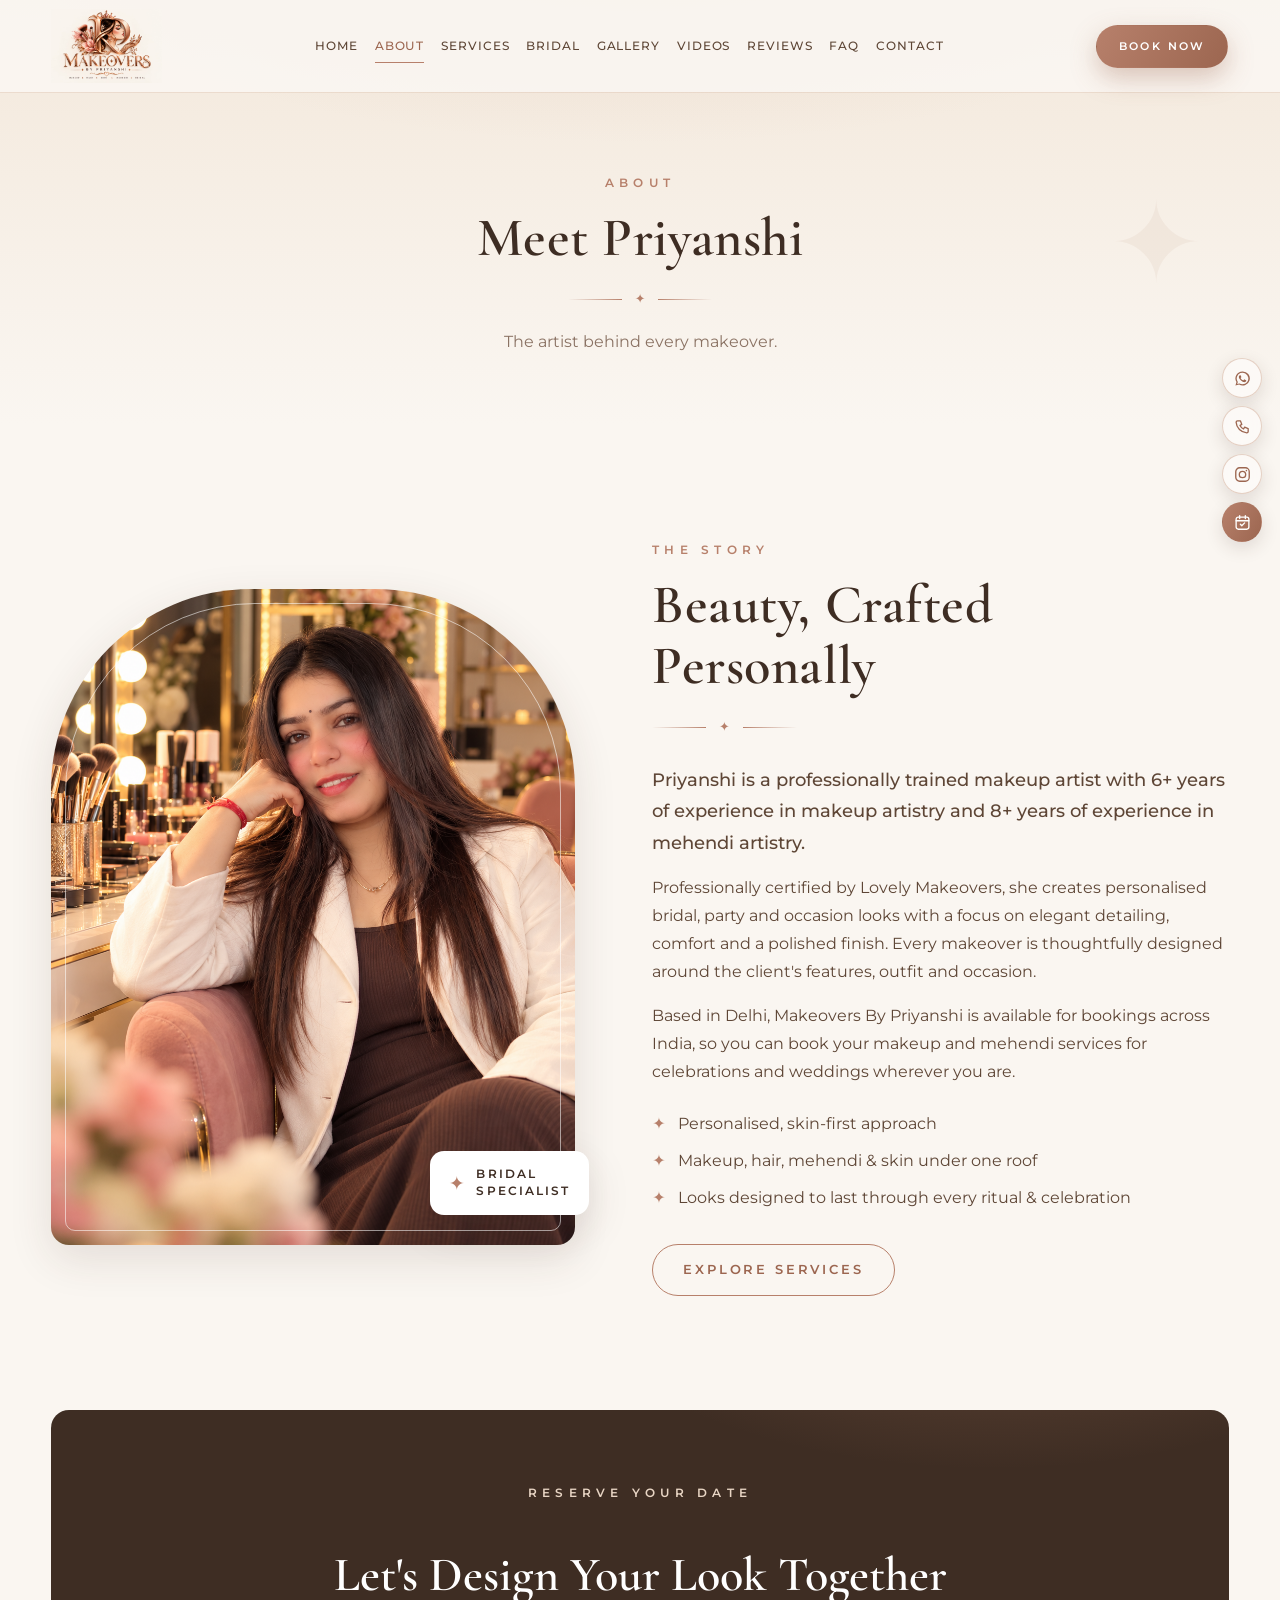
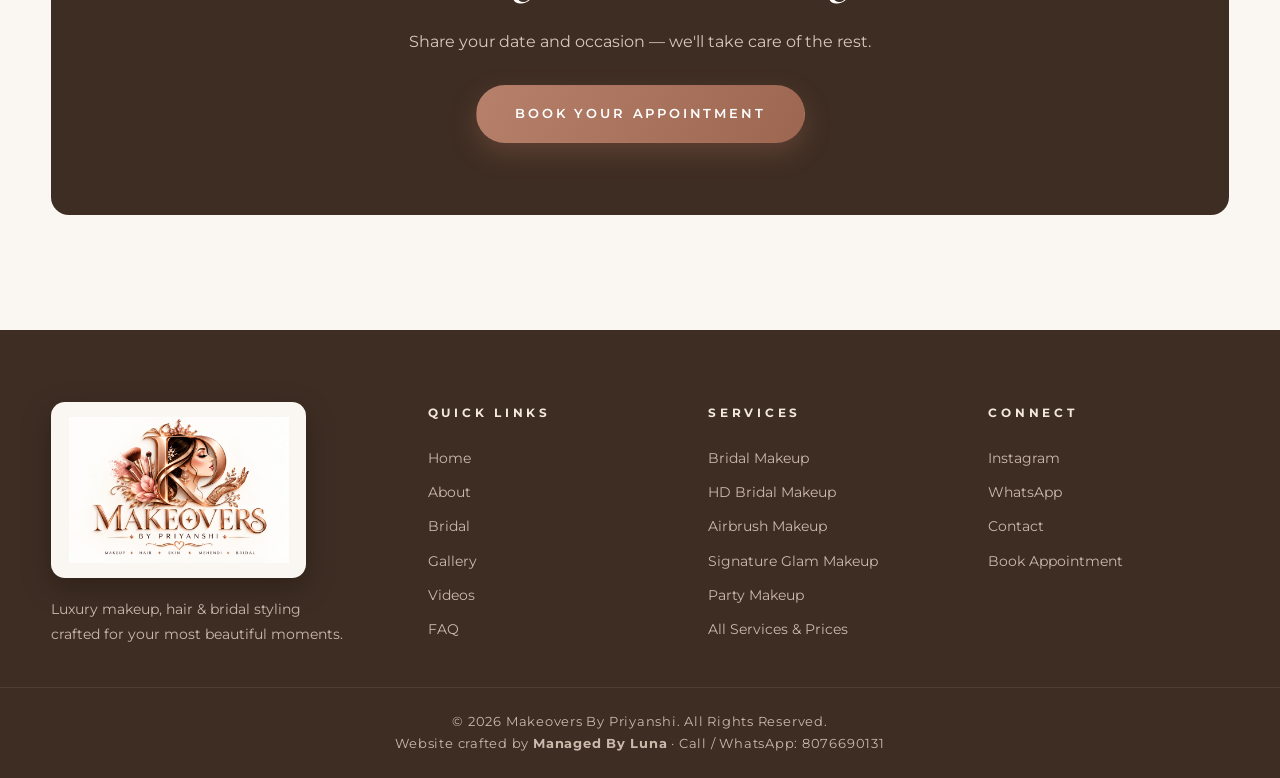
==== commit 12ec2d68: "Update Priyanshi experience and service coverage" ====
--- a/about.html
+++ b/about.html
@@ -53,10 +53,9 @@
           <p class="eyebrow fade-up">The Story</p>
           <h2 class="section__title fade-up">Beauty, Crafted Personally</h2>
           <div class="title-divider title-divider--left fade-up"><span></span><i>✦</i><span></span></div>
-          <p class="lead fade-up">Makeovers By Priyanshi is a beauty and makeup brand focused on creating elegant, personalised looks for brides, celebrations, parties and special occasions.</p>
-          <p class="fade-up">Every makeover begins with you — your features, your outfit, your story. From luminous bridal artistry to soft everyday glam, each look is thoughtfully designed to feel like the most beautiful version of yourself, and to photograph flawlessly from every angle.</p>
-          <!-- ✏️ EDITABLE: replace the paragraphs above with Priyanshi's real story. -->
-          <p class="fade-up">[Add Priyanshi's personal journey, training and philosophy here — placeholder text, easy to edit in about.html.]</p>
+          <p class="lead fade-up">Priyanshi is a professionally trained makeup artist with 6+ years of experience in makeup artistry and 8+ years of experience in mehendi artistry.</p>
+          <p class="fade-up">Professionally certified by Lovely Makeovers, she creates personalised bridal, party and occasion looks with a focus on elegant detailing, comfort and a polished finish. Every makeover is thoughtfully designed around the client's features, outfit and occasion.</p>
+          <p class="fade-up">Based in Delhi, Makeovers By Priyanshi is available for bookings across India, so you can book your makeup and mehendi services for celebrations and weddings wherever you are.</p>
           <ul class="about__points fade-up">
             <li><i>✦</i> Personalised, skin-first approach</li>
             <li><i>✦</i> Makeup, hair, mehendi &amp; skin under one roof</li>
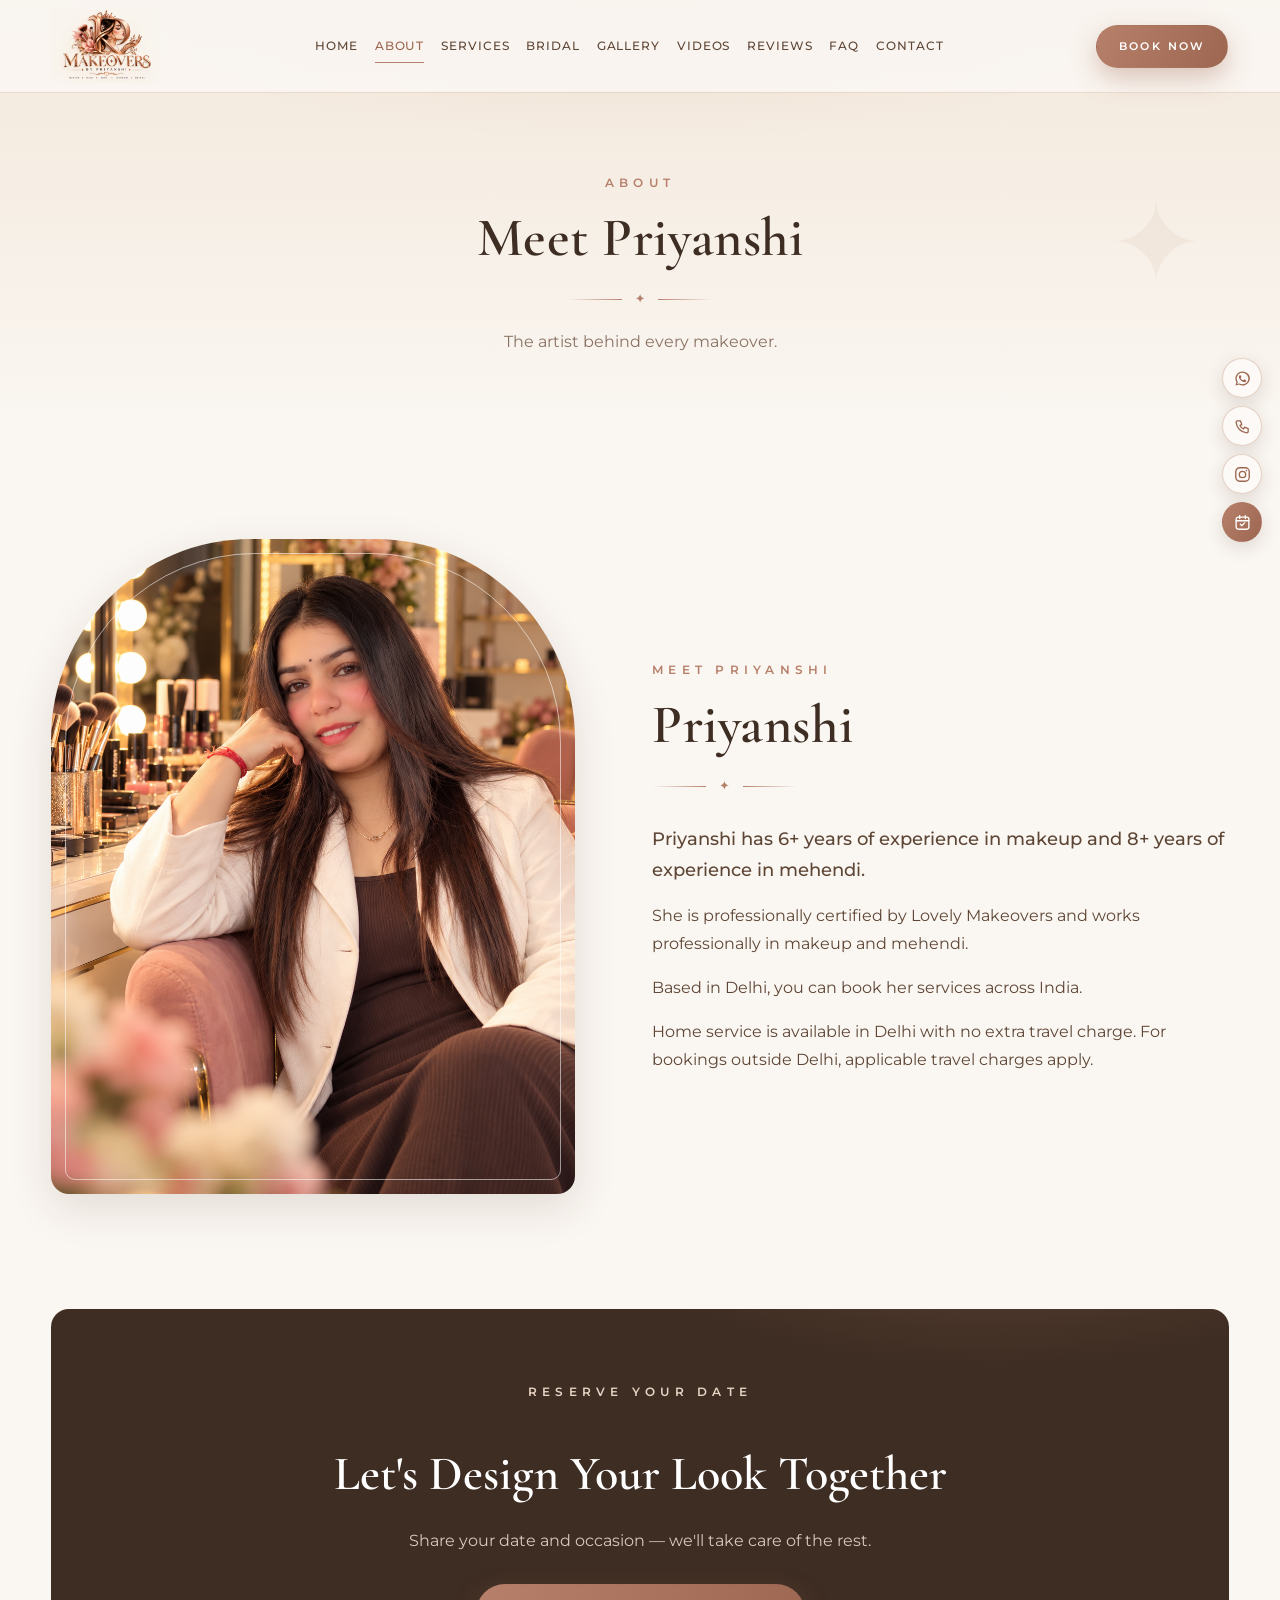
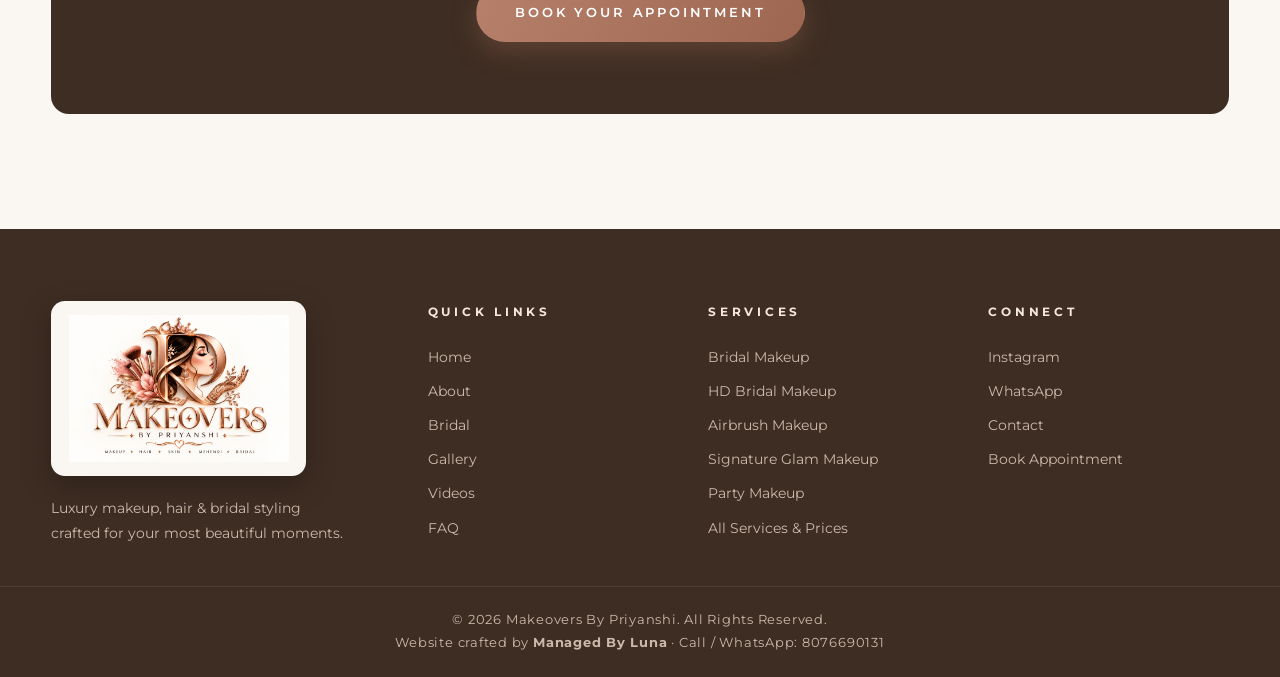
==== commit 76d02c67: "Keep Priyanshi profile information exact and focused" ====
--- a/about.html
+++ b/about.html
@@ -42,29 +42,21 @@
       <div class="container about__grid">
         <div class="about__media fade-up">
           <div class="about__frame">
-            <img src="assets/images/about/priyanshi-portrait.png" alt="Priyanshi in her makeup studio" loading="lazy" />
-          </div>
-          <div class="about__badge">
-            <span class="about__badge-icon">✦</span>
-            <span>Bridal<br/>Specialist</span>
+            <img src="assets/images/about/priyanshi-portrait.png" alt="Priyanshi" loading="lazy" />
           </div>
         </div>
         <div class="about__text">
-          <p class="eyebrow fade-up">The Story</p>
-          <h2 class="section__title fade-up">Beauty, Crafted Personally</h2>
+          <p class="eyebrow fade-up">Meet Priyanshi</p>
+          <h2 class="section__title fade-up">Priyanshi</h2>
           <div class="title-divider title-divider--left fade-up"><span></span><i>✦</i><span></span></div>
-          <p class="lead fade-up">Priyanshi is a professionally trained makeup artist with 6+ years of experience in makeup artistry and 8+ years of experience in mehendi artistry.</p>
-          <p class="fade-up">Professionally certified by Lovely Makeovers, she creates personalised bridal, party and occasion looks with a focus on elegant detailing, comfort and a polished finish. Every makeover is thoughtfully designed around the client's features, outfit and occasion.</p>
-          <p class="fade-up">Based in Delhi, Makeovers By Priyanshi is available for bookings across India, so you can book your makeup and mehendi services for celebrations and weddings wherever you are.</p>
-          <ul class="about__points fade-up">
-            <li><i>✦</i> Personalised, skin-first approach</li>
-            <li><i>✦</i> Makeup, hair, mehendi &amp; skin under one roof</li>
-            <li><i>✦</i> Looks designed to last through every ritual &amp; celebration</li>
-          </ul>
-          <a href="services.html" class="btn btn--outline fade-up">Explore Services</a>
+          <p class="lead fade-up">Priyanshi has 6+ years of experience in makeup and 8+ years of experience in mehendi.</p>
+          <p class="fade-up">She is professionally certified by Lovely Makeovers and works professionally in makeup and mehendi.</p>
+          <p class="fade-up">Based in Delhi, you can book her services across India.</p>
+          <p class="fade-up">Home service is available in Delhi with no extra travel charge. For bookings outside Delhi, applicable travel charges apply.</p>
         </div>
       </div>
     </section>
+
     <section class="section" style="padding-top:0">
       <div class="container">
         <div class="cta-band fade-up">
--- a/css/style.css
+++ b/css/style.css
@@ -367,6 +367,29 @@
   font-size: .72rem; letter-spacing: .06em; font-weight: 500;
   background: var(--champagne); color: var(--espresso-2);
   padding: .32rem .8rem; border-radius: 999px;
+}
+.service-card__prices {
+  display: grid;
+  gap: .55rem;
+  margin: .15rem 0 1.35rem;
+  padding: .85rem 0;
+  border-top: 1px solid rgba(160, 116, 91, .18);
+  border-bottom: 1px solid rgba(160, 116, 91, .18);
+}
+.service-card__price-row {
+  display: flex;
+  align-items: center;
+  justify-content: space-between;
+  gap: 1rem;
+  font-size: .78rem;
+  color: var(--espresso-2);
+}
+.service-card__price-row strong {
+  font-family: var(--serif);
+  font-size: 1.05rem;
+  font-weight: 600;
+  color: var(--accent);
+  white-space: nowrap;
 }
 .service-card .btn { margin-top: auto; align-self: flex-start; padding: .7rem 1.5rem; font-size: .72rem; }
 
